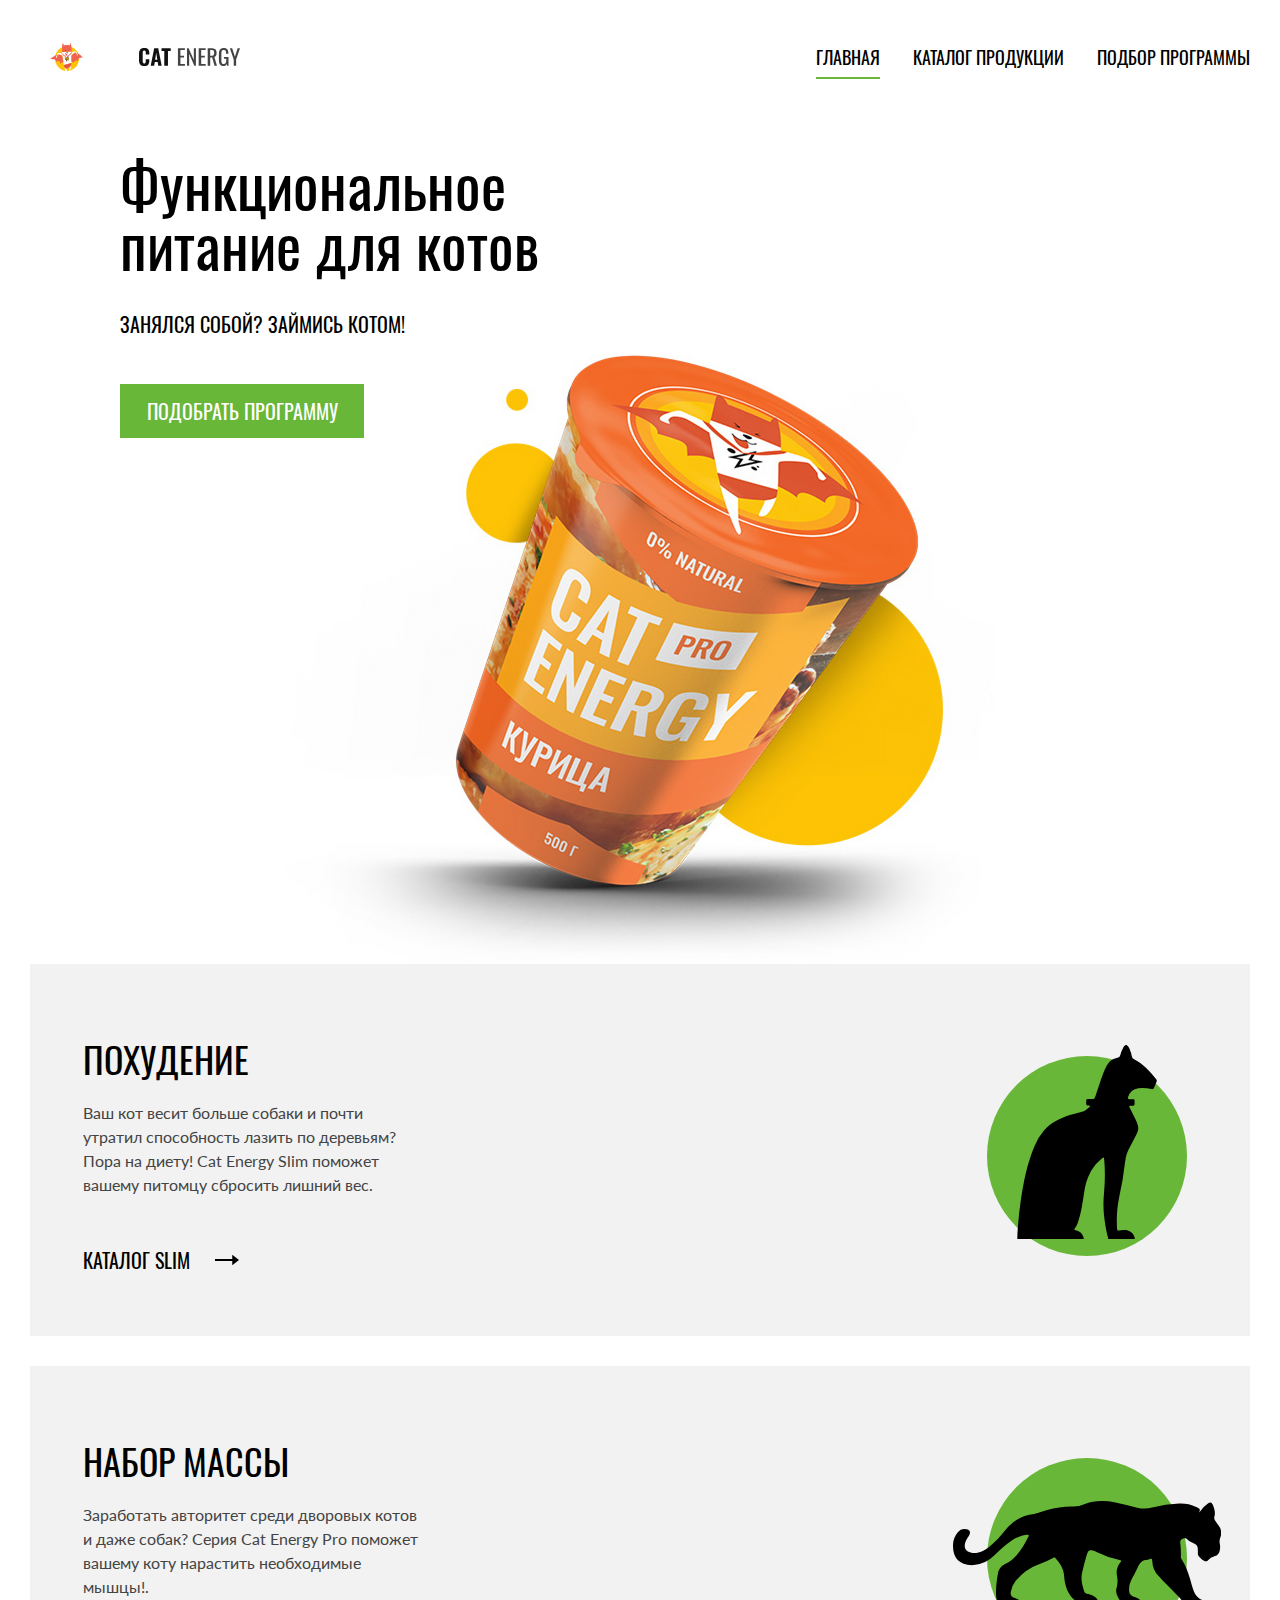
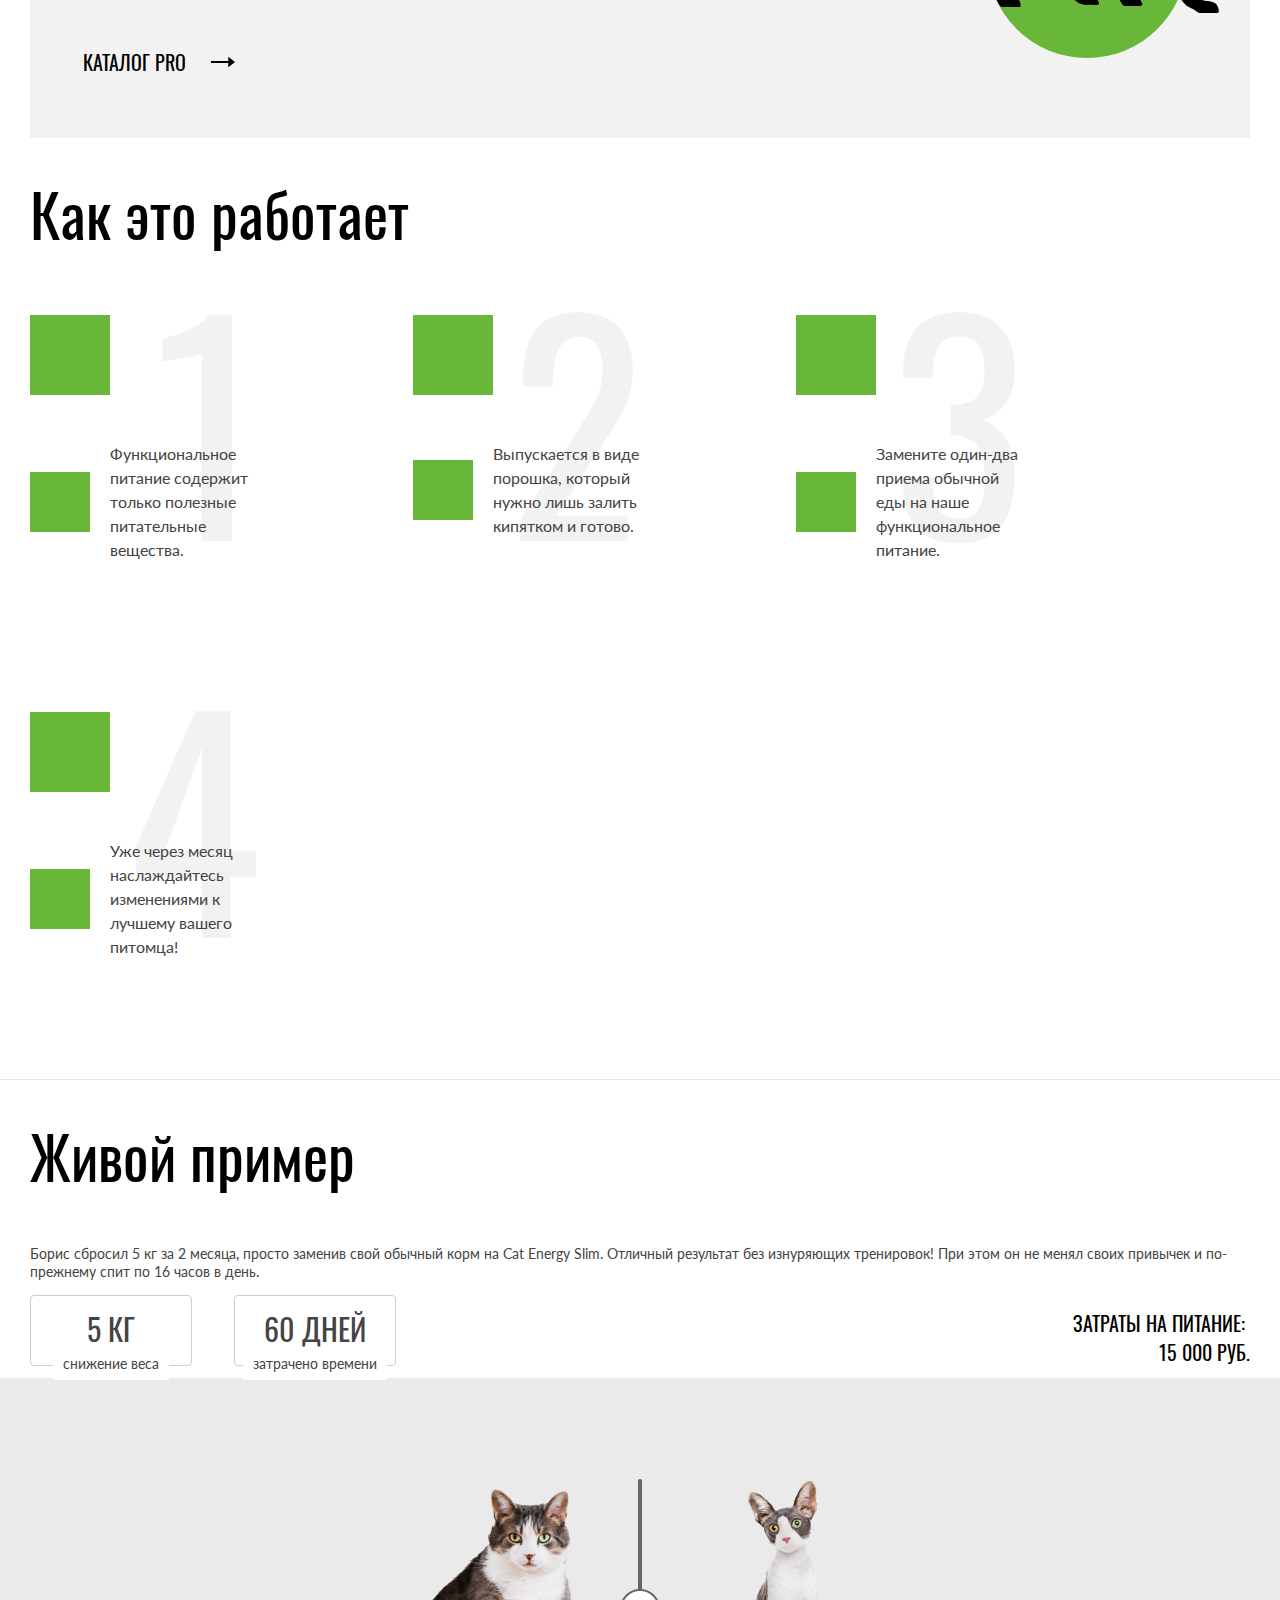
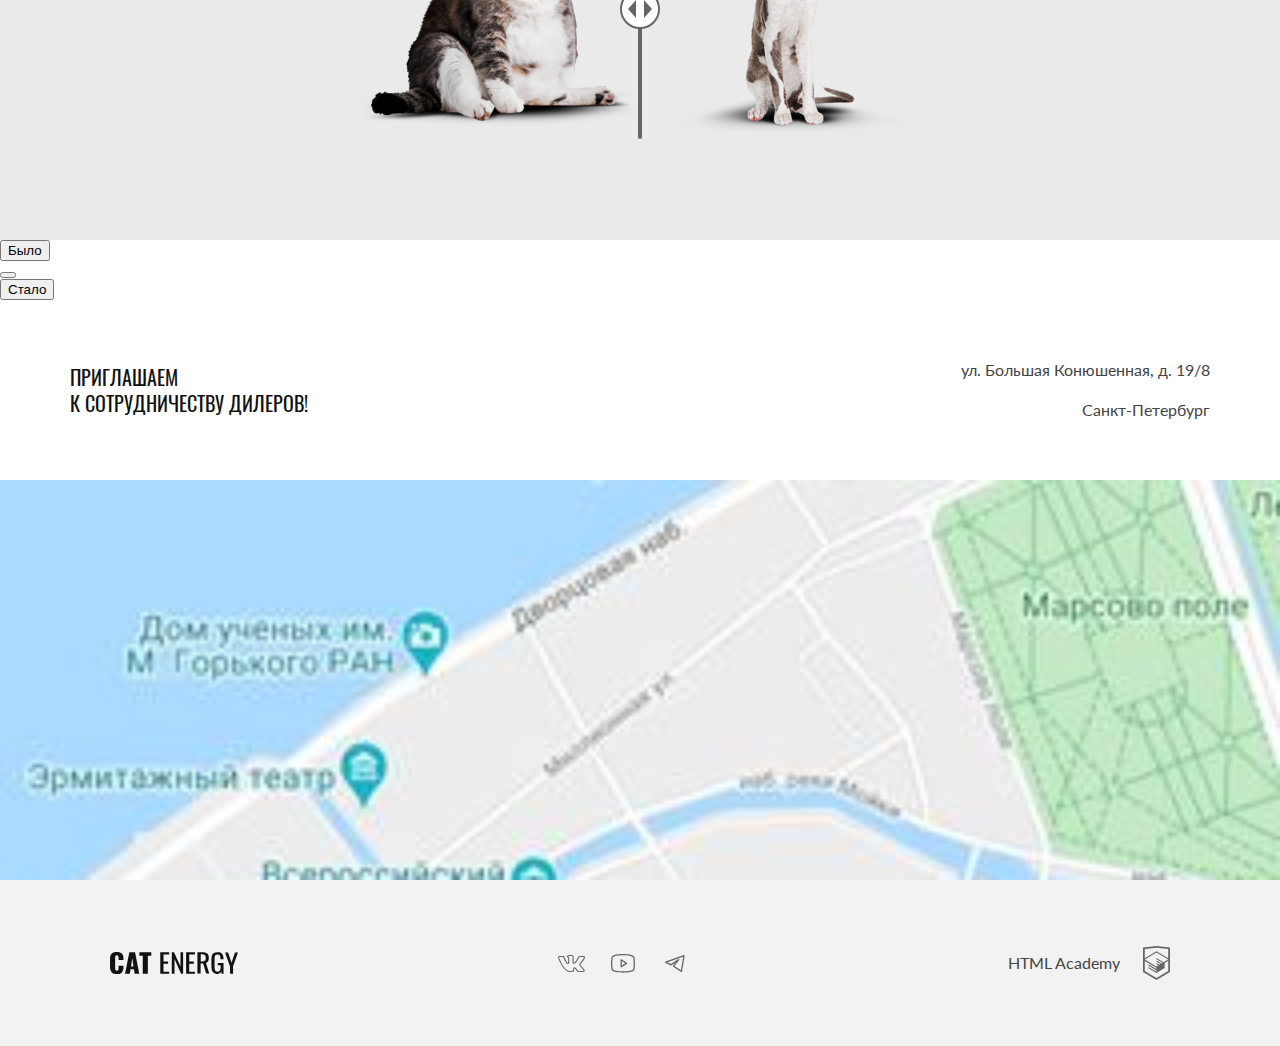
==== 13/index.html @ 545b46d5 "Deploying to gh-pages from @ MariaGuzenko/2223581-cat-energy-31@05690397dcc5d3508b4cea05ededafc0d81e" ====
<!DOCTYPE html><html class="page" lang="ru"><head><meta charset="UTF-8"><title>Кэт Энерджи</title><meta name="viewport" content="width=device-width,initial-scale=1"><link rel="stylesheet" href="styles/styles.css"><link rel="icon" href="favicon.ico"><link rel="icon" type="image/png" sizes="16x16" href="favicons/favicon-16x16.png"><link rel="icon" type="image/png" sizes="32x32" href="favicons/favicon-32x32.png"><link rel="icon" type="image/svg+xml" href="favicons/16.svg"><link rel="icon" type="image/svg+xml" href="favicons/32.svg"><link rel="apple-touch-icon" type="image/png" sizes="180x180" href="favicons/apple-icon-180x180.png"><link rel="manifest" href="manifest.webmanifest"><script src="scripts/index.js" defer="defer"></script></head><body class="page__body"><header class="page__header page__header--index main-header"><div class="main-header__container"><a class="main-header__logo logo" href="index.html"><picture><source type="image/svg+xml" media="(min-width: 1440px)" srcset="images/logo-desktop.svg" width="70" height="59"><source type="image/svg+xml" media="(min-width: 768px)" srcset="images/logo-tablet.svg" width="60" height="50"><img class="logo__image" src="images/logo-mobile.svg" width="33" height="38" alt="Логотип интернет-магазина Cat Energy."></picture><img class="logo__text" src="images/logo-text.svg" width="101" height="18" alt="Текст логотипа Cat Energy."> </a><button class="main-header__nav-toggle" type="button"><span class="visually-hidden">Открыть меню</span></button></div><nav class="main-header__nav main-nav"><ul class="main-nav__list site-list"><li class="site-list__item"><a class="site-list__link site-list__link--current" href="index.html">Главная</a></li><li class="site-list__item"><a class="site-list__link" href="catalog.html">Каталог продукции</a></li><li class="site-list__item"><a class="site-list__link" href="index.html">Подбор программы</a></li></ul></nav></header><main class="main-container"><section class="main-container__wrapper hero"><h1 class="hero__title">Функциональное<br>питание для котов</h1><p class="hero__slogan">Занялся собой? Займись котом!</p><picture><source type="image/png" media="(min-width: 1440px)" srcset="images/index-can-dekstop@1x.png, index-can-dekstop@2x.png 2x" width="552" height="499"><source type="image/png" media="(min-width: 768px)" srcset="images/index-can-tablet@1x.png, index-can-tablet@2x.png 2x" width="709" height="609"><img class="hero__image" src="images/index-can-mobile@1x.png" srcset="images/index-can-mobile@2x.png 2x" width="280" height="270" alt="Питание для котов."></picture><a class="hero__link button" href="#">Подобрать программу</a></section><section class="main-container__wrapper feed-program"><h2 class="visually-hidden">Польза различных видов питания Cat Energy для вашего кота</h2><ul class="feed-program__list"><li class="feed-program__item benefit"><h3 class="benefit__title benefit__title--slim">похудение</h3><p class="benefit__description">Ваш кот весит больше собаки и почти утратил способность лазить по деревьям? Пора на диету! Cat Energy Slim поможет вашему питомцу сбросить лишний вес.</p><a class="benefit__link" href="#">каталог slim</a></li><li class="feed-program__item benefit"><h3 class="benefit__title benefit__title--pro">набор массы</h3><p class="benefit__description">Заработать авторитет среди дворовых котов и даже собак? Серия Cat Energy Pro поможет вашему коту нарастить необходимые мышцы!.</p><a class="benefit__link" href="#">каталог pro</a></li></ul></section><section class="main-container__wrapper advantage"><h2 class="advantage__title">Как это работает</h2><ul class="advantage__list"><li class="advantage__item advantage__item--first"><p class="advantage__description">Функциональное питание содержит только полезные питательные вещества.</p></li><li class="advantage__item advantage__item--second"><p class="advantage__description">Выпускается в виде порошка, который нужно лишь залить кипятком и готово.</p></li><li class="advantage__item advantage__item--third"><p class="advantage__description">Замените один-два приема обычной еды на наше функциональное питание.</p></li><li class="advantage__item advantage__item--fourth"><p class="advantage__description">Уже через месяц наслаждайтесь изменениями к лучшему вашего питомца!</p></li></ul></section><section class="main-container__wrapper example"><div class="example__wrapper"><h2 class="example__title">Живой пример</h2><p class="example__history">Борис сбросил 5 кг за 2 месяца, просто заменив свой обычный корм на Cat Energy Slim. Отличный результат без изнуряющих тренировок! При этом он не менял своих привычек и по-прежнему спит по 16 часов в день.</p><div class="example__results-wrapper"><dl class="example__list result"><div class="result__item"><dt class="result__term">Снижение веса</dt><dd class="result__definition">5 кг</dd></div><div class="result__item"><dt class="result__term">Затрачено времени</dt><dd class="result__definition">60 дней</dd></div></dl><dl class="example__price price"><dt class="price__term">Затраты на питание:&nbsp;</dt><dd class="price__definition">15 000 руб.</dd></dl></div></div><div class="example__slider slider-compare"><div class="slider-compare__base"><picture><source type="image/png" media="(min-width: 768px)" srcset="images/cat_fat-tablet@1x.png, images/cat_fat-tablet@2x.png 2x" width="560" height="512"><img class="slider__image slider__image--before" src="images/cat_fat-mobile@1x.png" srcset="images/cat_fat-mobile@2x.png 2x" width="280" height="256" alt="Живой пример: до"></picture></div><div class="slider-compare__resize"><picture><source type="image/png" media="(min-width: 768px)" srcset="images/cat_slim-tablet@1x.png, images/cat_slim-tablet@2x.png 2x" width="560" height="512"><img class="slider__image slider__image--after" src="images/cat_slim-mobile@1x.png" srcset="images/cat_slim-mobile@2x.png 2x" width="280" height="256" alt="Живой пример: после"></picture><button class="slider-compare__button" type="button"><span class="visually-hidden">Сдвинуть ползунок</span></button></div></div></section><div class="slider__controls"><button class="slider__button" type="button"><span class="slider__button-text">Было</span></button><div class="slider__range"><button class="slider__thumb" type="button"><span class="visually-hidden">Сравнить</span></button></div><button class="slider__button" type="button"><span class="slider__button-text">Стало</span></button></div><section class="main-container__wrapper location"><div class="location__wrapper"><h2 class="visually-hidden">Контакты</h2><p class="location__slogan">Приглашаем<br>к сотрудничеству дилеров!</p><address class="location__address"><span>ул. Большая Конюшенная, д.&nbsp;19/8</span> <span>Санкт-Петербург</span></address></div><div class="location__map"><script async src="https://api-maps.yandex.ru/services/constructor/1.0/js/?um=constructor%3A7c43bc2c25efdfe66f1bb359fb5bb00ebb4dce7a250d7c457fa75ada56500326&amp;width=100%25&amp;height=100%&amp;lang=ru_RU&amp;scroll=true"></script></div></section></main><footer class="page-footer main-footer"><a class="main-footer__logo logo" href="index.html"><img class="main-footer__logo-text logo__text" src="images/logo-text-mobile.svg" width="128" height="24" alt="Логотип Cat Energy."></a><h2 class="visually-hidden">Ссылки на соцсети и сайт разработчика.</h2><ul class="main-footer__social social"><li class="social__item"><a class="social__link social__link--vkontakte" href="https://vk.com/htmlacademy"><span class="visually-hidden">Мы в Вконтакте</span></a></li><li class="social__item"><a class="social__link social__link--youtube" href="https://www.youtube.com/user/htmlacademyru"><span class="visually-hidden">Мы в Ютубе</span></a></li><li class="social__item"><a class="social__link social__link--telegram" href="https://t.me/htmlacademy"><span class="visually-hidden">Мы в Телеграме</span></a></li></ul><a class="main-footer__copyright copyright" href="https://htmlacademy.ru/intensive/adaptive"><span class="copyright__text">HTML Academy</span><!-- <img class="copyright__logo" src="icons/logo-html-academy.svg" width="27" height="34" alt="Логотип HTML Academy"> --></a></footer></body></html>
---- 13/styles/styles.css ----
@font-face{font-family:Lato;font-weight:400;font-style:normal;src:url(../fonts/lato/Lato-Regular.woff2)format("woff2"),url(../fonts/lato/Lato-Regular.woff2)format("woff2");font-display:swap}@font-face{font-family:Oswald;font-weight:400;font-style:normal;src:url(../fonts/oswald/oswaldregular.woff2)format("woff2"),url(../fonts/oswald/oswaldregular.woff)format("woff");font-display:swap}*,:after,:before{box-sizing:border-box}.visually-hidden{white-space:nowrap;-webkit-clip-path:inset(100%);clip-path:inset(100%);clip:rect(0 0 0 0);border:0;width:1px;height:1px;margin:-1px;padding:0;position:absolute;overflow:hidden}body{margin:0}img{object-fit:contain;max-width:100%;height:auto}a{text-decoration:none}.button{text-transform:uppercase;color:#fff;text-align:center;cursor:pointer;background-color:#68b738;border:none;padding:10px;font-family:Oswald,Arial,sans-serif;font-size:16px;font-style:normal;font-weight:400;line-height:20px;text-decoration:none}.button:hover{background-color:#5eaa2f}.button:active{color:#ffffff4d;background-color:#5eaa2f}.button--tall{padding:15px}.button--secondary{color:#444;background-color:#f2f2f2}.button--secondary:hover,.button--secondary:active{color:inherit;background-color:#ebebeb}@media (width>=768px){.button{padding:14px;font-size:20px;line-height:26px}}.page__body{text-transform:none;color:#444;background-color:#fff;flex-direction:column;min-height:100vh;margin:0;font-family:Lato,Arial,sans-serif;font-size:14px;font-style:normal;font-weight:400;line-height:18px;display:flex}.page__header{color:#000;min-width:320px}.page__footer{min-width:320px}@media (width>=1440px){.page__header--index{z-index:1;color:#fff;background-color:#0000;width:100%;position:absolute;top:0;left:50%;transform:translate(-50%)}}.main-header__container{flex-wrap:wrap;justify-content:space-between;align-items:center;padding:13px 20px;display:flex}.main-header__nav-toggle{background-color:inherit;cursor:pointer;border:none;min-width:24px;min-height:24px;padding:0;display:none}.main-header__nav-toggle:before{content:"";background-color:#000;min-width:24px;min-height:24px;display:block;-webkit-mask-image:url(../icons/stack.svg#navigation-menu);mask-image:url(../icons/stack.svg#navigation-menu);-webkit-mask-position:50%;mask-position:50%;-webkit-mask-size:24px 24px;mask-size:24px 24px;-webkit-mask-repeat:no-repeat;mask-repeat:no-repeat}.main-header__nav-toggle:hover{opacity:.8}.main-header__nav-toggle:active{opacity:.6}.main-header__nav-toggle--open,.main-header__nav-toggle--close{display:block}.main-header__nav-toggle--close:before{-webkit-mask-image:url(../icons/stack.svg#navigation-menu-close);mask-image:url(../icons/stack.svg#navigation-menu-close)}.main-header__nav{background-color:#fff;width:100%}.main-header__nav--open{position:absolute}.main-header__nav--close{display:none}@media (width>=768px){.main-header{flex-wrap:wrap;justify-content:space-between;align-items:center;padding:25px 30px;display:flex}.main-header__wrapper{padding:0}.main-header__nav{background-color:#0000;width:max-content}}@media (width>=1440px){.main-header{flex-wrap:nowrap;padding:55px 110px}}.logo{flex-wrap:wrap;align-items:center;gap:56px;text-decoration:none;display:flex}.logo:hover{opacity:.8}.logo:active{opacity:.6}.logo__image{width:33px;height:38px;display:block}.logo__text{width:101px;height:18px;display:block}@media (width>=1440px){.logo{gap:14px}.logo__image{width:70px;height:59px}.logo__text{width:118px;height:21px}}.main-nav__list{flex-direction:column;width:100%;margin:0;display:flex}@media (width>=768px){.main-nav__list{flex-flow:wrap;gap:33px;width:max-content;max-width:590px}}.site-list{text-transform:uppercase;color:inherit;text-align:center;padding:0;font-family:Oswald,Arial,sans-serif;font-size:20px;font-style:normal;font-weight:400;line-height:20px;list-style-type:none}.site-list__link{color:inherit;border-top:1px solid #e6e6e6;padding:23px;text-decoration:none;display:block}.site-list__link:hover{opacity:.6}.site-list__link:active{opacity:.3}@media (width>=768px){.site-list__link{border:none;padding:0;font-size:18px;line-height:24px}.site-list__link--current{position:relative}.site-list__link--current:after{content:"";background-color:#68b738;width:100%;height:2px;position:absolute;bottom:-10px;left:0}}@media (width>=1440px){.site-list__link{padding:0;font-size:20px;line-height:30px}.site-list__link--current:after{background-color:#fff}}.main-container{flex-grow:1}.main-container__wrapper{min-width:320px}.hero{text-transform:none;color:#fff;text-align:center;background-image:-webkit-linear-gradient(#68b738d9 302px,#fff 302px),-webkit-image-set(url(../images/index-background-mobile@1x.jpg) 1x type("image/jpg"),url(../images/index-background-mobile@2x.jpg) 2x type("image/jpg"));background-image:linear-gradient(#68b738d9 302px,#fff 302px),image-set("../images/index-background-mobile@1x.jpg" 1x type("image/jpg"),"../images/index-background-mobile@2x.jpg" 2x type("image/jpg"));background-position:50% 0,50% 0;background-repeat:no-repeat;background-size:cover,auto 302px;background-color:linear-gradient(#68b738d9 302px,#fff 302px);padding:27px 20px 10px;font-family:Oswald,Arial,sans-serif;font-size:14px;font-style:normal;font-weight:400;line-height:14px}.hero__title{margin-top:0;margin-bottom:25px;font-size:36px;font-weight:400;line-height:36px}.hero__slogan{text-transform:uppercase;margin-top:0;margin-bottom:29px}.hero__image{width:280px;height:270px;margin:0 auto 3px;display:block}.hero__link{width:280px;margin:0 auto;display:block}@media (width>=768px){.hero{text-transform:none;color:#000;text-align:left;background-color:#fff;background-image:none;padding:40px 30px 0;font-family:Oswald,Arial,sans-serif;font-size:20px;font-style:normal;font-weight:400;line-height:20px;position:relative}.hero__title{margin-bottom:40px;margin-left:90px;font-size:60px;line-height:60px}.hero__slogan{margin-bottom:21px;margin-left:90px}.hero__image{width:709px;height:609px;margin:0 auto;display:block}.hero__link{width:244px;position:absolute;bottom:526px;left:120px}}@media (width>=1440px){.hero{background-image:-webkit-linear-gradient(90deg,#fff 50vw,#68b738d9 50vw),-webkit-image-set(url(../images/index-background-desktop@1x.jpg) 1x type("image/jpg"),url(../images/index-background-desktop@2x.jpg) 2x type("image/jpg"));background-image:linear-gradient(90deg,#fff 50vw,#68b738d9 50vw),image-set("../images/index-background-desktop@1x.jpg" 1x type("image/jpg"),"../images/index-background-desktop@2x.jpg" 2x type("image/jpg"));background-position:50%,50vw 50%;background-repeat:no-repeat;background-size:cover,contain;min-height:694px;padding:224px 190px 42px}.hero__title{margin-left:0}.hero__slogan{margin-bottom:52px;margin-left:0}.hero__image{width:552px;height:499px;position:absolute;bottom:52px;left:50%;transform:translate(-163px)}.hero__link{margin:0;position:static}}.feed-program{padding:10px 20px}.feed-program__list{flex-direction:column;gap:20px;margin:0;padding:0;list-style-type:none;display:flex}@media (width>=768px){.feed-program{padding:0 30px 30px}.feed-program__list{gap:30px}}@media (width>=1440px){.feed-program{padding:40px 110px}.feed-program__list{flex-flow:wrap;justify-content:space-between;gap:80px}}.benefit{background-color:#f2f2f2;padding:30px 20px 18px}.benefit__title{text-transform:uppercase;color:#000;align-items:center;gap:20px;margin-top:0;margin-bottom:29px;font-family:Oswald,Arial,sans-serif;font-size:24px;font-style:normal;font-weight:400;line-height:37px;display:flex;position:relative}.benefit__title:before{content:"";background-color:#68b738;border-radius:50%;flex-shrink:0;width:50px;height:50px;display:block}.benefit__title--slim:after{content:"";background-image:url(../icons/stack.svg#benefit-cat-slim);width:36px;height:50px;position:absolute;top:calc(50% - 3px);left:7px;transform:translateY(-50%)}.benefit__title--pro:after{content:"";background-image:url(../icons/stack.svg#benefit-cat-pro);width:67px;height:28px;position:absolute;top:50%;left:-8px;transform:translateY(-50%)}.benefit__description{border-bottom:1px solid #d9d9d9;margin-top:0;margin-bottom:15px;padding-bottom:23px}.benefit__link{text-transform:uppercase;color:#000;align-items:center;gap:15px;font-family:Oswald,Arial,sans-serif;font-size:16px;font-style:normal;font-weight:400;line-height:16px;text-decoration:none;display:flex}.benefit__link:after{content:"";background-color:#000;width:32px;height:12px;display:block;-webkit-mask-image:url(../icons/stack.svg#right-arrow);mask-image:url(../icons/stack.svg#right-arrow);-webkit-mask-position:0;mask-position:0;-webkit-mask-size:24px 12px;mask-size:24px 12px;-webkit-mask-repeat:no-repeat;mask-repeat:no-repeat}.benefit__link:hover:after{transform-origin:0;transform:scaleX(1.33)}.benefit__link:active{opacity:.3}.benefit__link:active:after{transform-origin:0;transform:scaleX(1.33)}@media (width>=768px){.benefit{min-height:372px;padding:77px 63px 53px 53px}.benefit__title{margin-top:0;margin-bottom:24px;font-size:36px;line-height:36px;position:relative}.benefit__title:before{content:"";width:200px;height:200px;position:absolute;top:15px;right:0}.benefit__title--slim:after{width:140px;height:194px;top:4px;left:auto;right:30px;transform:none}.benefit__title--pro:after{width:268px;height:112px;top:58px;left:auto;right:-34px;transform:none}.benefit__description{border-bottom:none;max-width:340px;margin-top:0;margin-bottom:48px;padding-bottom:0;font-size:16px;line-height:24px}.benefit__link{gap:25px;font-size:20px;line-height:30px}}@media (width>=1440px){.benefit{min-width:570px;min-height:374px;padding:41px 61px 55px 52px}.benefit__title{gap:62px;margin-bottom:39px}.benefit__title:before{width:100px;height:100px;position:static}.benefit__title--slim:after{width:70px;height:97px;top:-6px;left:15px;right:auto;transform:none}.benefit__title--pro:after{width:134px;height:56px;top:20px;left:-19px;right:auto;transform:none}}.advantage{padding:10px 20px 49px}.advantage__title{text-transform:none;color:#000;margin-top:0;margin-bottom:40px;font-family:Oswald,Arial,sans-serif;font-size:36px;font-style:normal;font-weight:400;line-height:40px}.advantage__list{flex-direction:column;gap:20px;margin:0;padding:0;list-style-type:none;display:flex}.advantage__item{align-items:center;gap:20px;display:flex}.advantage__item:before{content:"";background-color:#68b738;background-position:50%;background-repeat:no-repeat;flex-shrink:0;width:60px;height:60px;display:block}.advantage__description{align-items:center;gap:20px;display:flex}.advantage__description:before{content:"";background-color:#68b738;background-position:50%;background-repeat:no-repeat;flex-shrink:0;width:60px;height:60px;display:block}.advantage__item--first:before{background-image:url(../icons/stack.svg1);background-size:30px 32px}.advantage__item--second:before{background-image:url(../icons/stack.svg2);background-size:26px 29px}.advantage__item--third:before{background-image:url(../icons/stack.svg3);background-size:25px 30px}.advantage__item--fourth:before{background-image:url(../icons/stack.svg4);background-size:27px 31px}@media (width>=768px){.advantage{border-bottom:1px solid #e6e6e6;padding:15px 30px 47px;font-size:16px;line-height:24px}.advantage__title{margin-bottom:32px;font-size:60px;line-height:60px}.advantage__list{counter-reset:item-counter;flex-flow:wrap;gap:37px 153px;display:flex}.advantage__item{flex-direction:column;align-items:flex-start;gap:31px;max-width:230px;padding:40px 0 57px;position:relative}.advantage__item:before{width:80px;height:80px}.advantage__item:after{z-index:-1;content:counter(item-counter);counter-increment:item-counter;text-transform:none;color:#f2f2f2;font-family:Oswald,Arial,sans-serif;font-size:280px;font-style:normal;font-weight:400;line-height:280px;position:absolute;top:0;right:0}}@media (width>=1440px){.advantage{border-bottom:none;padding:31px 110px}.advantage__list{justify-content:space-between;gap:94px}}.example{background-color:#eaeaea;padding:25px 20px 40px}.example__title{text-transform:none;color:#000;margin-top:0;margin-bottom:40px;font-family:Oswald,Arial,sans-serif;font-size:36px;font-style:normal;font-weight:400;line-height:40px}.example__description{margin-top:0;margin-bottom:20px}.example__results-wrapper{flex-direction:column;justify-content:space-between;align-items:center;gap:20px;margin-bottom:20px;display:flex}.example__list,.example__price{margin:0}.example__slider{width:280px;margin:0 auto}@media (width>=768px){.example{background-color:#fff;background-image:linear-gradient(0deg,#eaeaea 462px,#fff 462px);padding:45px 30px 101px}.example__title{margin-bottom:60px;font-size:60px;line-height:60px}.example__description{margin-bottom:55px;font-size:16px;line-height:24px}.example__results-wrapper{flex-flow:wrap;justify-content:space-between;align-items:center;margin-bottom:99px;display:flex}.example__slider{width:560px}}@media (width>=1440px){.example{background-color:#fff;background-image:linear-gradient(0deg,#f2f2f2 462px,#fff 462px);grid-template-columns:auto 560px;gap:224px;padding:38px 110px 75px;display:grid}.example__title{margin-bottom:146px}.example__description{margin-bottom:69px}.example__results-wrapper{flex-direction:column;align-items:flex-start;gap:47px;margin-bottom:0}}.result{flex-wrap:wrap;justify-content:center;gap:32px;display:flex}.result__item{padding-bottom:14px;position:relative}.result__term{z-index:1;text-transform:lowercase;text-align:center;background-color:#eaeaea;width:70%;min-height:24px;padding:0 10px;font-size:12px;line-height:12px;position:absolute;bottom:0;left:50%;transform:translate(-50%)}.result__definition{text-transform:uppercase;color:#444;text-align:center;border:1px solid #cdcdcd;border-radius:4px;min-width:124px;margin:0;padding:14px 15px 18px;font-family:Oswald,Arial,sans-serif;font-size:24px;font-style:normal;font-weight:400;line-height:24px}@media (width>=768px){.result{gap:42px}.result__item{min-width:162px}.result__term{background-color:#fff;min-width:max-content;font-size:14px;line-height:16px}.result__definition{font-size:30px;line-height:37px}}@media (width>=1440px){.result__term{background-color:#f2f2f2}}.price{text-transform:uppercase;color:#000;flex-wrap:wrap;justify-content:center;font-family:Oswald,Arial,sans-serif;font-size:14px;font-style:normal;font-weight:400;line-height:20px;display:flex}.price__definition{margin:0}@media (width>=768px){.price{flex-direction:column;align-items:flex-end;gap:9px;font-size:20px;line-height:20px}}@media (width>=1440px){.price{flex-direction:row;align-items:flex-start;gap:63px}}.slider-compare{position:relative}.slider-compare__image{object-fit:cover;width:280px;height:256px;display:block}.slider-compare__image--before{object-position:left}.slider-compare__image--after{object-position:right}.slider-compare__base{width:50%}.slider-compare__resize{width:50%;position:absolute;top:0;right:0}.slider-compare__button{z-index:1;cursor:pointer;background-color:#666;border:none;border-radius:2px;width:4px;height:100%;padding:0;display:block;position:absolute;top:0;left:-2px}.slider-compare__button:before{content:"";background-color:#fff;border:2px solid #666;border-radius:50%;width:40px;height:40px;position:absolute;top:50%;left:50%;transform:translate(-50%,-50%)}.slider-compare__button:after{content:"";background-color:#666;width:24px;height:18px;position:absolute;top:50%;left:50%;transform:translate(-50%,-50%);-webkit-mask-image:url(../icons/stack.svg#slider-compare-button);mask-image:url(../icons/stack.svg#slider-compare-button);-webkit-mask-position:50%;mask-position:50%;-webkit-mask-size:24px 18px;mask-size:24px 18px;-webkit-mask-repeat:no-repeat;mask-repeat:no-repeat}@media (width>=768px){.slider-compare__image{width:560px;height:512px}}.location--catalog{background-color:#f2f2f2}.location__wrapper{grid-template-columns:1fr 1fr;justify-content:space-between;align-items:center;gap:5px;padding:26px 20px;display:grid}.location__slogan{text-transform:uppercase;color:#111;margin:0;font-family:Oswald,Arial,sans-serif;font-size:16px;font-style:normal;font-weight:400;line-height:20px}.location__address{flex-direction:column;font-style:normal;line-height:20px;display:flex}.location__map{background-image:-webkit-image-set(url(../images/map-mobile@1x.jpg) 1x type("image/jpg"),url(../images/map-mobile@2x.jpg) 2x type("image/jpg"));background-image:image-set("../images/map-mobile@1x.jpg" 1x type("image/jpg"),"../images/map-mobile@2x.jpg" 2x type("image/jpg"));background-repeat:no-repeat;background-size:cover;height:362px;overflow:hidden}@media (width>=768px){.location__wrapper{gap:300px;padding:60px 70px}.location__slogan{font-size:20px;line-height:26px}.location__address{text-align:right;gap:20px;font-size:16px}.location__map{min-height:400px}}@media (width>=1440px){.location{position:relative}.location__wrapper{background-color:#fff;gap:87px;width:565px;padding:60px 80px;position:absolute;top:95px;left:110px}.location__address{text-align:left}}.main-footer{text-transform:none;color:#444;background-color:#f2f2f2;flex-direction:column;gap:20px;padding:40px 20px;font-family:Lato,Arial,sans-serif;font-size:16px;font-style:normal;font-weight:400;line-height:20px;display:flex}.main-footer__logo{align-self:center;display:block}.main-footer__logo-text{width:128px;height:24px}.main-footer__copyright{display:block}@media (width>=768px){.main-footer{flex-flow:wrap;justify-content:space-between;align-items:center;padding:66px 110px}}.social{border-top:1px solid #d9d9d9;border-bottom:1px solid #d9d9d9;flex-wrap:wrap;justify-content:center;gap:24px;margin:0;padding:20px;list-style-type:none;display:flex}.social__link{min-width:28px;min-height:22px;display:block}.social__link:before{content:"";background-color:#666;width:28px;height:22px;display:block;-webkit-mask-position:50%;mask-position:50%;-webkit-mask-size:28px 22px;mask-size:28px 22px;-webkit-mask-repeat:no-repeat;mask-repeat:no-repeat}.social__link:hover:before,.social__link:focus-visible:before{background-color:#68b738}.social__link:active{opacity:.3}.social__link:active:before{background-color:#68b738}.social__link--telegram:before{-webkit-mask-image:url(../icons/stack.svg#social-telegram);mask-image:url(../icons/stack.svg#social-telegram)}.social__link--vkontakte:before{-webkit-mask-image:url(../icons/stack.svg#social-vkontakte);mask-image:url(../icons/stack.svg#social-vkontakte)}.social__link--youtube:before{-webkit-mask-image:url(../icons/stack.svg#social-youtube);mask-image:url(../icons/stack.svg#social-youtube)}@media (width>=768px){.social{border:none;padding:0}}.copyright{text-transform:none;color:inherit;justify-content:space-between;align-items:center;font-family:Lato,Arial,sans-serif;font-size:16px;font-style:normal;font-weight:400;line-height:20px;text-decoration:none;display:flex}.copyright:after{content:"";background-color:#666;flex-shrink:0;width:27px;height:34px;display:block;-webkit-mask-image:url(../icons/stack.svg#logo-htmlacademy);mask-image:url(../icons/stack.svg#logo-htmlacademy);-webkit-mask-position:50%;mask-position:50%;-webkit-mask-size:27px 34px;mask-size:27px 34px;-webkit-mask-repeat:no-repeat;mask-repeat:no-repeat}.copyright:hover:after,.copyright:focus-visible:after{background-color:#68b738}.copyright:active{opacity:.3}.copyright:active:after{background-color:#68b738}@media (width>=768px){.copyright{gap:23px}}.catalog{padding-top:27px}.catalog__title{text-transform:none;color:#000;margin-top:0;margin-bottom:41px;padding:0 20px;font-family:Oswald,Arial,sans-serif;font-size:36px;font-style:normal;font-weight:400;line-height:36px}.catalog__list{margin:0;padding:0;list-style-type:none}@media (width>=768px){.catalog{padding:40px 30px}.catalog__title{margin-bottom:63px;padding:0;font-size:60px;line-height:60px}.catalog__list{grid-template-columns:1fr 1fr;gap:60px;display:grid}}@media (width>=1440px){.catalog{padding:19px 110px}.catalog__list{grid-template-columns:repeat(4,1fr);gap:80px 63px}}.card{border-bottom:1px solid #ebebeb;grid-template-areas:"img title""img properties""button button";padding:20px 20px 25px;display:grid}.card:first-child{border-top:1px solid #ebebeb}.card__link-image{grid-area:img}.card__image{width:140px;height:107px;display:block}.card__link-title{text-transform:uppercase;color:#222;grid-area:title;max-width:76px;font-family:Oswald,Arial,sans-serif;font-size:16px;font-style:normal;font-weight:400;line-height:20px;text-decoration:none}.card__title{font:inherit;margin:0}.card__properties{grid-area:properties;margin:0;font-size:12px;line-height:16px}.card__property{justify-content:space-between;display:flex}.card__button{grid-area:button;justify-self:stretch}.card--show-more{grid-template-areas:"title""description""button";justify-items:center}.card--show-more .card__title{background-image:url(../icons/stack.svg#card-plus);background-position:top;background-repeat:no-repeat;background-size:30px 30px;max-width:max-content;padding-top:53px}.card__description{grid-area:description}@media (width>=768px){.card{background-image:linear-gradient(#fff 81px,#f2f2f2 81px);border:none;grid-template-areas:"img""title""properties""button";justify-items:center;gap:22px;min-width:324px;padding:0 37px 40px}.card:first-child{border:none}.card__image{width:200px;height:210px}.card__link-title{text-align:center;max-width:140px;font-size:20px;line-height:24px}.card__button{margin-top:10px}.card__properties{justify-self:stretch;font-size:16px;line-height:20px}.card__property{border-bottom:1px solid #cdcdcd;padding:4px 0}.card__description{margin:0;font-size:16px;line-height:18px}.card--show-more{background-color:#fff;background-image:none;border:2px solid #f2f2f2;grid-template-areas:"title""description""button";place-items:end center;padding-top:50px}.card--show-more .card__title{background-size:60px 60px;padding-top:110px}.card--show-more .card__description{text-align:center;max-width:170px}.card--show-more .card__button{margin-top:60px}}@media (width>=1440px){.card{gap:31px;min-width:245px}.card__image{width:169px;height:210px}}.addition{padding:25px 20px 20px}.addition__title{text-transform:none;color:#000;margin:0 0 35px;font-family:Oswald,Arial,sans-serif;font-size:24px;font-style:normal;font-weight:400;line-height:24px}.addition__list{margin:0;padding:0;list-style-type:none}.addition-card{border-bottom:1px solid #cdcdcd;flex-direction:column;padding:13px 0 18px;display:flex}.addition-card:first-child{border-top:1px solid #cdcdcd}.addition-card__link-title{text-transform:uppercase;color:#222;font-family:Oswald,Arial,sans-serif;font-size:16px;font-style:normal;font-weight:400;line-height:16px;text-decoration:none}.addition-card__title{font:inherit;margin:0}.addition-card__properties{flex-wrap:wrap;justify-content:space-between;line-height:14px;display:flex}.addition-card__button{display:block}.promo{color:#fff;background-color:#68b738;background-image:-webkit-linear-gradient(#68b738d9,#68b738d9),-webkit-image-set(url(../images/image-gift-mobile@1x.jpg) 1x type("image/jpg"),url(../images/image-gift-mobile@2x.jpg) 2x type("image/jpg"));background-image:linear-gradient(#68b738d9,#68b738d9),image-set("../images/image-gift-mobile@1x.jpg" 1x type("image/jpg"),"../images/image-gift-mobile@2x.jpg" 2x type("image/jpg"));background-position:50%;background-repeat:no-repeat;background-size:cover,auto;min-height:290px;padding:59px 60px 20px}.promo__slogan{text-align:center;background-image:url(../icons/stack.svg#promo-gift);background-position:top;background-repeat:no-repeat;background-size:78px 80px;margin:0;padding-top:128px;font-size:16px;line-height:20px}.subscribe{padding:20px 20px 40px;font-family:Oswald,Arial,sans-serif}.subscribe__title{text-transform:none;color:#000;margin-top:0;margin-bottom:32px;font-family:inherit;font-size:24px;font-style:normal;font-weight:400;line-height:24px}.subscribe__slogan{text-transform:none;color:#000;margin-top:0;margin-bottom:24px;font-family:inherit;font-size:16px;font-style:normal;font-weight:400;line-height:24px}.email-form{flex-direction:column;gap:16px;display:flex}.email-form__input{text-transform:uppercase;color:inherit;border:1px solid #cdcdcd;padding:13px;font-family:inherit;font-size:20px;font-style:normal;font-weight:400;line-height:30px}.email-form__input:hover{border-color:#cdcdcd}.email-form__input:focus{border-width:2px;border-color:#444}.email-form__input--error{border:2px solid #ff8282}
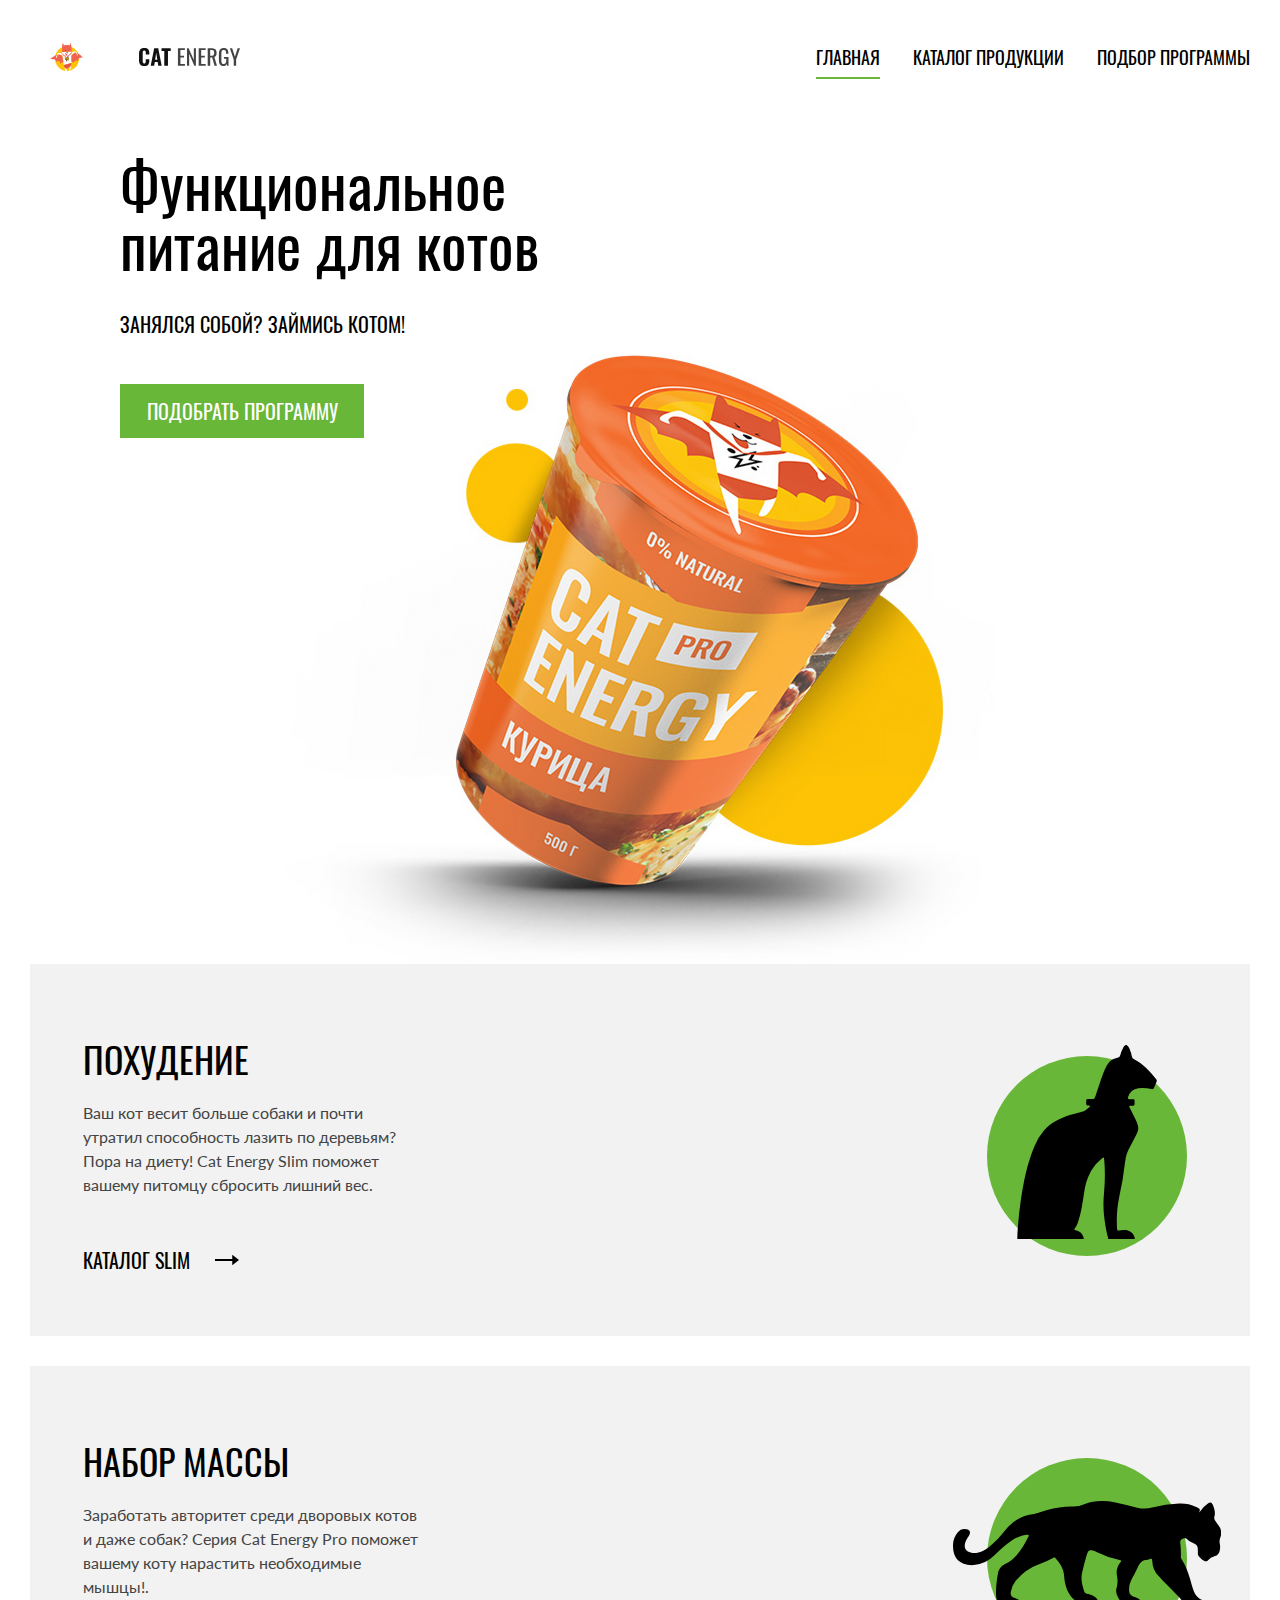
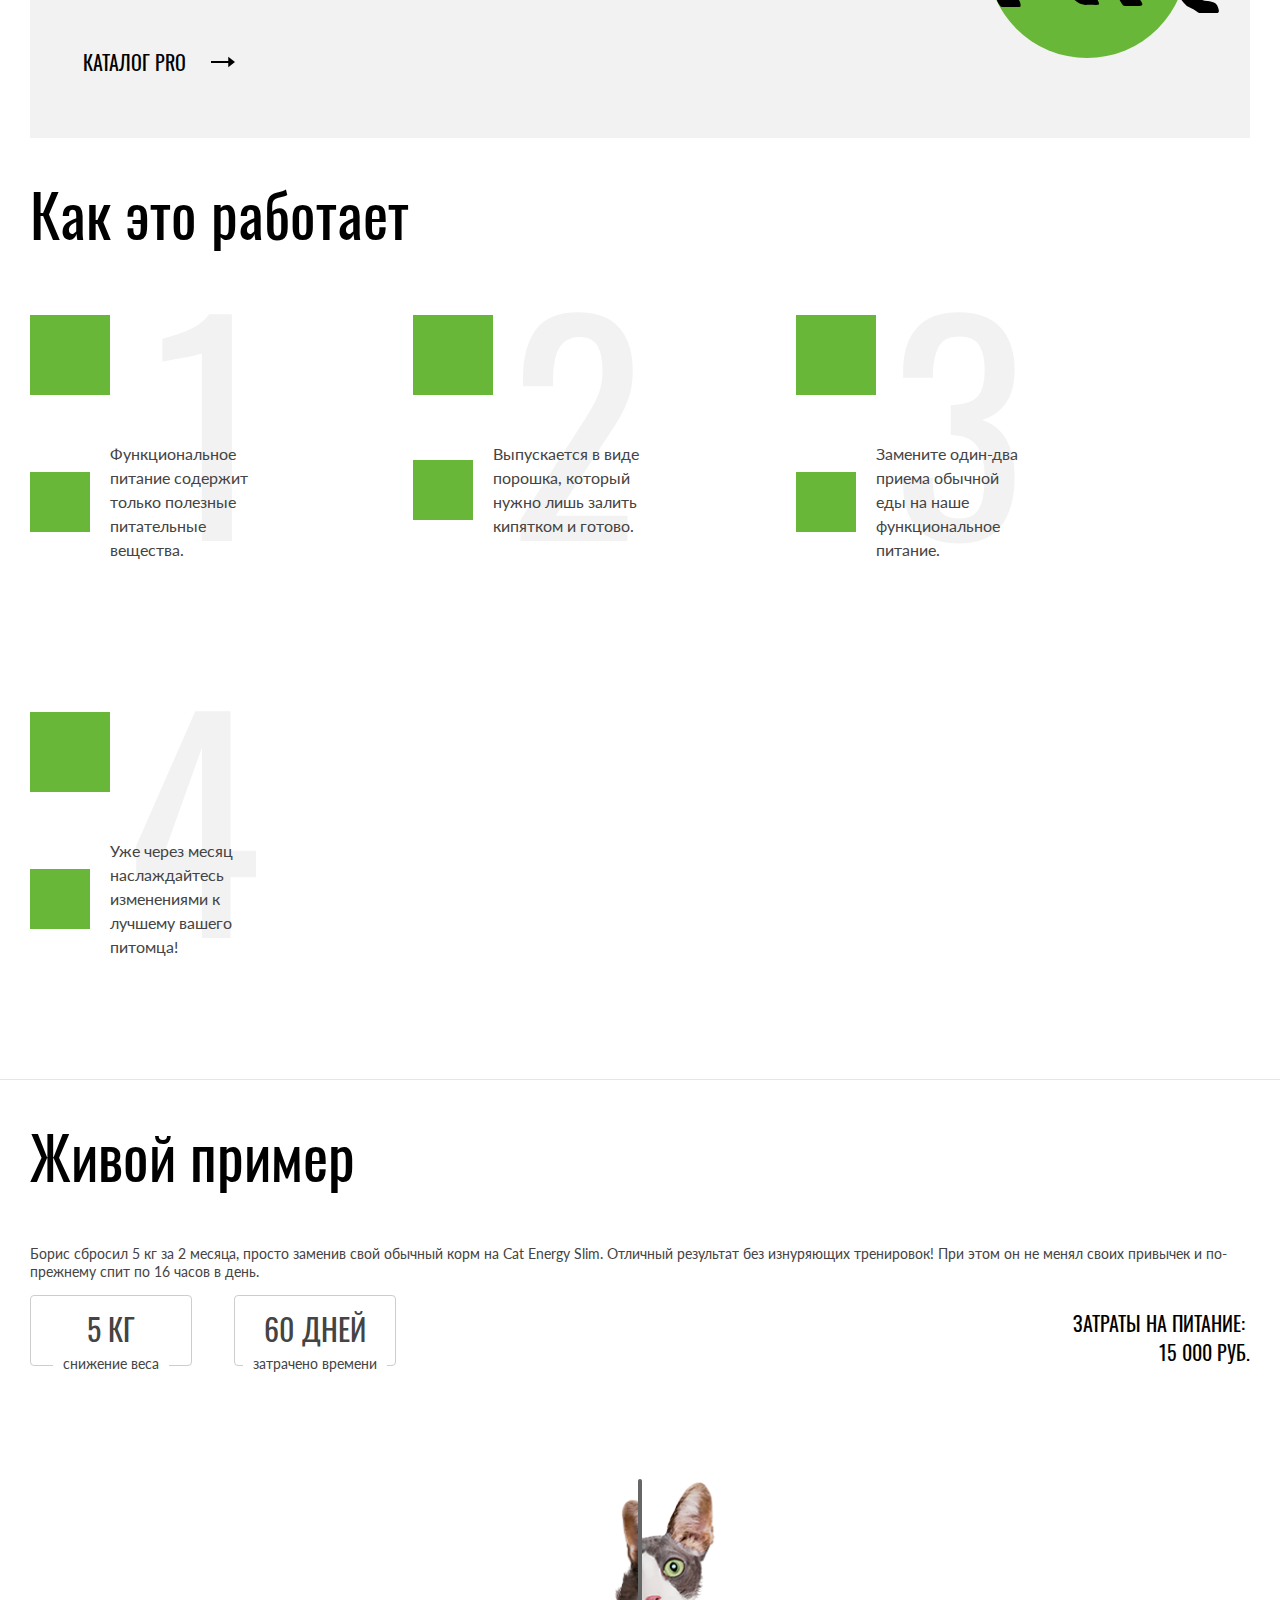
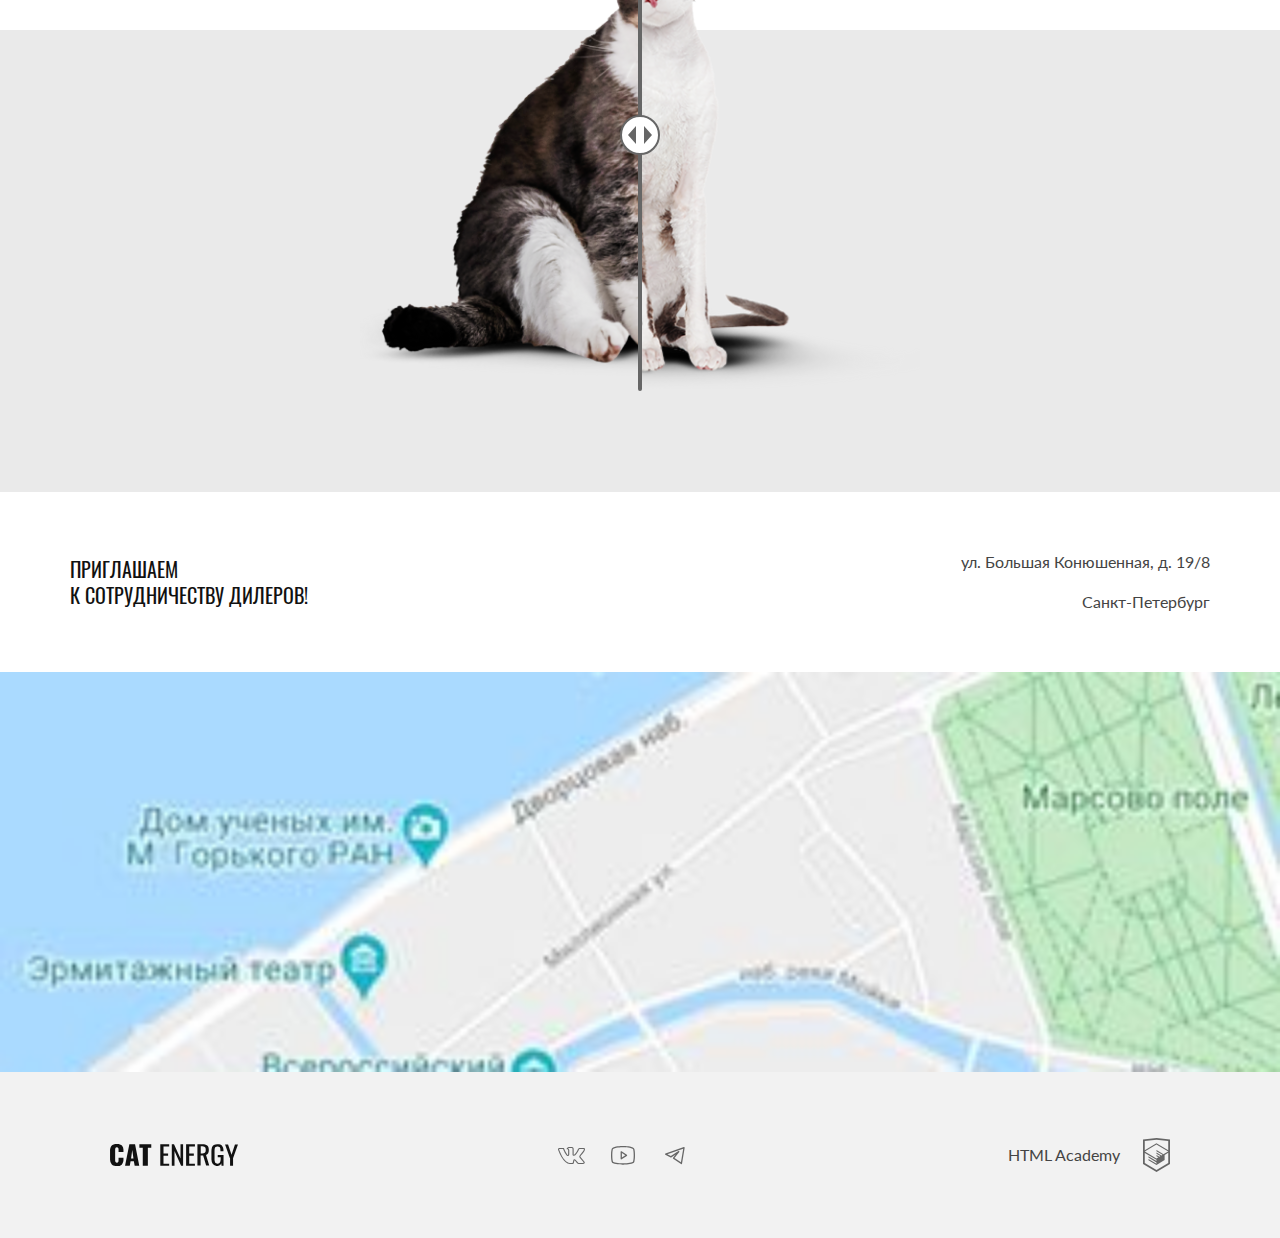
==== commit 197daffb: "Deploying to gh-pages from @ MariaGuzenko/2223581-cat-energy-31@05690397dcc5d3508b4cea05ededafc0d81e" ====
--- a/13/index.html
+++ b/13/index.html
@@ -1 +1 @@
-<!DOCTYPE html><html class="page" lang="ru"><head><meta charset="UTF-8"><title>Кэт Энерджи</title><meta name="viewport" content="width=device-width,initial-scale=1"><link rel="stylesheet" href="styles/styles.css"><link rel="icon" href="favicon.ico"><link rel="icon" type="image/png" sizes="16x16" href="favicons/favicon-16x16.png"><link rel="icon" type="image/png" sizes="32x32" href="favicons/favicon-32x32.png"><link rel="icon" type="image/svg+xml" href="favicons/16.svg"><link rel="icon" type="image/svg+xml" href="favicons/32.svg"><link rel="apple-touch-icon" type="image/png" sizes="180x180" href="favicons/apple-icon-180x180.png"><link rel="manifest" href="manifest.webmanifest"><script src="scripts/index.js" defer="defer"></script></head><body class="page__body"><header class="page__header page__header--index main-header"><div class="main-header__container"><a class="main-header__logo logo" href="index.html"><picture><source type="image/svg+xml" media="(min-width: 1440px)" srcset="images/logo-desktop.svg" width="70" height="59"><source type="image/svg+xml" media="(min-width: 768px)" srcset="images/logo-tablet.svg" width="60" height="50"><img class="logo__image" src="images/logo-mobile.svg" width="33" height="38" alt="Логотип интернет-магазина Cat Energy."></picture><img class="logo__text" src="images/logo-text.svg" width="101" height="18" alt="Текст логотипа Cat Energy."> </a><button class="main-header__nav-toggle" type="button"><span class="visually-hidden">Открыть меню</span></button></div><nav class="main-header__nav main-nav"><ul class="main-nav__list site-list"><li class="site-list__item"><a class="site-list__link site-list__link--current" href="index.html">Главная</a></li><li class="site-list__item"><a class="site-list__link" href="catalog.html">Каталог продукции</a></li><li class="site-list__item"><a class="site-list__link" href="index.html">Подбор программы</a></li></ul></nav></header><main class="main-container"><section class="main-container__wrapper hero"><h1 class="hero__title">Функциональное<br>питание для котов</h1><p class="hero__slogan">Занялся собой? Займись котом!</p><picture><source type="image/png" media="(min-width: 1440px)" srcset="images/index-can-dekstop@1x.png, index-can-dekstop@2x.png 2x" width="552" height="499"><source type="image/png" media="(min-width: 768px)" srcset="images/index-can-tablet@1x.png, index-can-tablet@2x.png 2x" width="709" height="609"><img class="hero__image" src="images/index-can-mobile@1x.png" srcset="images/index-can-mobile@2x.png 2x" width="280" height="270" alt="Питание для котов."></picture><a class="hero__link button" href="#">Подобрать программу</a></section><section class="main-container__wrapper feed-program"><h2 class="visually-hidden">Польза различных видов питания Cat Energy для вашего кота</h2><ul class="feed-program__list"><li class="feed-program__item benefit"><h3 class="benefit__title benefit__title--slim">похудение</h3><p class="benefit__description">Ваш кот весит больше собаки и почти утратил способность лазить по деревьям? Пора на диету! Cat Energy Slim поможет вашему питомцу сбросить лишний вес.</p><a class="benefit__link" href="#">каталог slim</a></li><li class="feed-program__item benefit"><h3 class="benefit__title benefit__title--pro">набор массы</h3><p class="benefit__description">Заработать авторитет среди дворовых котов и даже собак? Серия Cat Energy Pro поможет вашему коту нарастить необходимые мышцы!.</p><a class="benefit__link" href="#">каталог pro</a></li></ul></section><section class="main-container__wrapper advantage"><h2 class="advantage__title">Как это работает</h2><ul class="advantage__list"><li class="advantage__item advantage__item--first"><p class="advantage__description">Функциональное питание содержит только полезные питательные вещества.</p></li><li class="advantage__item advantage__item--second"><p class="advantage__description">Выпускается в виде порошка, который нужно лишь залить кипятком и готово.</p></li><li class="advantage__item advantage__item--third"><p class="advantage__description">Замените один-два приема обычной еды на наше функциональное питание.</p></li><li class="advantage__item advantage__item--fourth"><p class="advantage__description">Уже через месяц наслаждайтесь изменениями к лучшему вашего питомца!</p></li></ul></section><section class="main-container__wrapper example"><div class="example__wrapper"><h2 class="example__title">Живой пример</h2><p class="example__history">Борис сбросил 5 кг за 2 месяца, просто заменив свой обычный корм на Cat Energy Slim. Отличный результат без изнуряющих тренировок! При этом он не менял своих привычек и по-прежнему спит по 16 часов в день.</p><div class="example__results-wrapper"><dl class="example__list result"><div class="result__item"><dt class="result__term">Снижение веса</dt><dd class="result__definition">5 кг</dd></div><div class="result__item"><dt class="result__term">Затрачено времени</dt><dd class="result__definition">60 дней</dd></div></dl><dl class="example__price price"><dt class="price__term">Затраты на питание:&nbsp;</dt><dd class="price__definition">15 000 руб.</dd></dl></div></div><div class="example__slider slider-compare"><div class="slider-compare__base"><picture><source type="image/png" media="(min-width: 768px)" srcset="images/cat_fat-tablet@1x.png, images/cat_fat-tablet@2x.png 2x" width="560" height="512"><img class="slider__image slider__image--before" src="images/cat_fat-mobile@1x.png" srcset="images/cat_fat-mobile@2x.png 2x" width="280" height="256" alt="Живой пример: до"></picture></div><div class="slider-compare__resize"><picture><source type="image/png" media="(min-width: 768px)" srcset="images/cat_slim-tablet@1x.png, images/cat_slim-tablet@2x.png 2x" width="560" height="512"><img class="slider__image slider__image--after" src="images/cat_slim-mobile@1x.png" srcset="images/cat_slim-mobile@2x.png 2x" width="280" height="256" alt="Живой пример: после"></picture><button class="slider-compare__button" type="button"><span class="visually-hidden">Сдвинуть ползунок</span></button></div></div></section><div class="slider__controls"><button class="slider__button" type="button"><span class="slider__button-text">Было</span></button><div class="slider__range"><button class="slider__thumb" type="button"><span class="visually-hidden">Сравнить</span></button></div><button class="slider__button" type="button"><span class="slider__button-text">Стало</span></button></div><section class="main-container__wrapper location"><div class="location__wrapper"><h2 class="visually-hidden">Контакты</h2><p class="location__slogan">Приглашаем<br>к сотрудничеству дилеров!</p><address class="location__address"><span>ул. Большая Конюшенная, д.&nbsp;19/8</span> <span>Санкт-Петербург</span></address></div><div class="location__map"><script async src="https://api-maps.yandex.ru/services/constructor/1.0/js/?um=constructor%3A7c43bc2c25efdfe66f1bb359fb5bb00ebb4dce7a250d7c457fa75ada56500326&amp;width=100%25&amp;height=100%&amp;lang=ru_RU&amp;scroll=true"></script></div></section></main><footer class="page-footer main-footer"><a class="main-footer__logo logo" href="index.html"><img class="main-footer__logo-text logo__text" src="images/logo-text-mobile.svg" width="128" height="24" alt="Логотип Cat Energy."></a><h2 class="visually-hidden">Ссылки на соцсети и сайт разработчика.</h2><ul class="main-footer__social social"><li class="social__item"><a class="social__link social__link--vkontakte" href="https://vk.com/htmlacademy"><span class="visually-hidden">Мы в Вконтакте</span></a></li><li class="social__item"><a class="social__link social__link--youtube" href="https://www.youtube.com/user/htmlacademyru"><span class="visually-hidden">Мы в Ютубе</span></a></li><li class="social__item"><a class="social__link social__link--telegram" href="https://t.me/htmlacademy"><span class="visually-hidden">Мы в Телеграме</span></a></li></ul><a class="main-footer__copyright copyright" href="https://htmlacademy.ru/intensive/adaptive"><span class="copyright__text">HTML Academy</span><!-- <img class="copyright__logo" src="icons/logo-html-academy.svg" width="27" height="34" alt="Логотип HTML Academy"> --></a></footer></body></html>+<!DOCTYPE html><html class="page" lang="ru"><head><meta charset="UTF-8"><title>Кэт Энерджи</title><meta name="viewport" content="width=device-width,initial-scale=1"><link rel="stylesheet" href="styles/styles.css"><link rel="icon" href="favicon.ico"><link rel="icon" type="image/png" sizes="16x16" href="favicons/favicon-16x16.png"><link rel="icon" type="image/png" sizes="32x32" href="favicons/favicon-32x32.png"><link rel="icon" type="image/svg+xml" href="favicons/16.svg"><link rel="icon" type="image/svg+xml" href="favicons/32.svg"><link rel="apple-touch-icon" type="image/png" sizes="180x180" href="favicons/apple-icon-180x180.png"><link rel="manifest" href="manifest.webmanifest"><script src="scripts/index.js" defer="defer"></script></head><body class="page__body"><header class="page__header page__header--index main-header"><div class="main-header__container"><a class="main-header__logo logo" href="index.html"><picture><source type="image/svg+xml" media="(min-width: 1440px)" srcset="images/logo-desktop.svg" width="70" height="59"><source type="image/svg+xml" media="(min-width: 768px)" srcset="images/logo-tablet.svg" width="60" height="50"><img class="logo__image" src="images/logo-mobile.svg" width="33" height="38" alt="Логотип интернет-магазина Cat Energy."></picture><img class="logo__text" src="images/logo-text.svg" width="101" height="18" alt="Текст логотипа Cat Energy."> </a><button class="main-header__nav-toggle" type="button"><span class="visually-hidden">Открыть меню</span></button></div><nav class="main-header__nav main-nav"><ul class="main-nav__list site-list"><li class="site-list__item"><a class="site-list__link site-list__link--current" href="index.html">Главная</a></li><li class="site-list__item"><a class="site-list__link" href="catalog.html">Каталог продукции</a></li><li class="site-list__item"><a class="site-list__link" href="index.html">Подбор программы</a></li></ul></nav></header><main class="main-container"><section class="main-container__wrapper hero"><h1 class="hero__title">Функциональное<br>питание для котов</h1><p class="hero__slogan">Занялся собой? Займись котом!</p><picture><source type="image/png" media="(min-width: 1440px)" srcset="images/index-can-dekstop@1x.png, index-can-dekstop@2x.png 2x" width="552" height="499"><source type="image/png" media="(min-width: 768px)" srcset="images/index-can-tablet@1x.png, index-can-tablet@2x.png 2x" width="709" height="609"><img class="hero__image" src="images/index-can-mobile@1x.png" srcset="images/index-can-mobile@2x.png 2x" width="280" height="270" alt="Питание для котов."></picture><a class="hero__link button" href="#">Подобрать программу</a></section><section class="main-container__wrapper feed-program"><h2 class="visually-hidden">Польза различных видов питания Cat Energy для вашего кота</h2><ul class="feed-program__list"><li class="feed-program__item benefit"><h3 class="benefit__title benefit__title--slim">похудение</h3><p class="benefit__description">Ваш кот весит больше собаки и почти утратил способность лазить по деревьям? Пора на диету! Cat Energy Slim поможет вашему питомцу сбросить лишний вес.</p><a class="benefit__link" href="#">каталог slim</a></li><li class="feed-program__item benefit"><h3 class="benefit__title benefit__title--pro">набор массы</h3><p class="benefit__description">Заработать авторитет среди дворовых котов и даже собак? Серия Cat Energy Pro поможет вашему коту нарастить необходимые мышцы!.</p><a class="benefit__link" href="#">каталог pro</a></li></ul></section><section class="main-container__wrapper advantage"><h2 class="advantage__title">Как это работает</h2><ul class="advantage__list"><li class="advantage__item advantage__item--first"><p class="advantage__description">Функциональное питание содержит только полезные питательные вещества.</p></li><li class="advantage__item advantage__item--second"><p class="advantage__description">Выпускается в виде порошка, который нужно лишь залить кипятком и готово.</p></li><li class="advantage__item advantage__item--third"><p class="advantage__description">Замените один-два приема обычной еды на наше функциональное питание.</p></li><li class="advantage__item advantage__item--fourth"><p class="advantage__description">Уже через месяц наслаждайтесь изменениями к лучшему вашего питомца!</p></li></ul></section><section class="main-container__wrapper example"><div class="example__wrapper"><h2 class="example__title">Живой пример</h2><p class="example__history">Борис сбросил 5 кг за 2 месяца, просто заменив свой обычный корм на Cat Energy Slim. Отличный результат без изнуряющих тренировок! При этом он не менял своих привычек и по-прежнему спит по 16 часов в день.</p><div class="example__results-wrapper"><dl class="example__list result"><div class="result__item"><dt class="result__term">Снижение веса</dt><dd class="result__definition">5 кг</dd></div><div class="result__item"><dt class="result__term">Затрачено времени</dt><dd class="result__definition">60 дней</dd></div></dl><dl class="example__price price"><dt class="price__term">Затраты на питание:&nbsp;</dt><dd class="price__definition">15 000 руб.</dd></dl></div></div><div class="example__slider slider-compare"><div class="slider-compare__base"><picture><source type="image/png" media="(min-width: 768px)" srcset="images/cat_fat-tablet@1x.png, images/cat_fat-tablet@2x.png 2x" width="560" height="512"><img class="slider-compare__image slider-compare__image--before" src="images/cat_fat-mobile@1x.png" srcset="images/cat_fat-mobile@2x.png 2x" width="280" height="256" alt="Живой пример: до"></picture></div><div class="slider-compare__resize"><picture><source type="image/png" media="(min-width: 768px)" srcset="images/cat_slim-tablet@1x.png, images/cat_slim-tablet@2x.png 2x" width="560" height="512"><img class="slider-compare__image slider-compare__image--after" src="images/cat_slim-mobile@1x.png" srcset="images/cat_slim-mobile@2x.png 2x" width="280" height="256" alt="Живой пример: после"></picture><button class="slider-compare__button" type="button"><span class="visually-hidden">Сдвинуть ползунок</span></button></div></div></section><section class="main-container__wrapper location"><div class="location__wrapper"><h2 class="visually-hidden">Контакты</h2><p class="location__slogan">Приглашаем<br>к сотрудничеству дилеров!</p><address class="location__address"><span>ул. Большая Конюшенная, д.&nbsp;19/8</span> <span>Санкт-Петербург</span></address></div><div class="location__map"><script async src="https://api-maps.yandex.ru/services/constructor/1.0/js/?um=constructor%3A7c43bc2c25efdfe66f1bb359fb5bb00ebb4dce7a250d7c457fa75ada56500326&amp;width=100%25&amp;height=100%&amp;lang=ru_RU&amp;scroll=true"></script></div></section></main><footer class="page-footer main-footer"><a class="main-footer__logo logo" href="index.html"><img class="main-footer__logo-text logo__text" src="images/logo-text-mobile.svg" width="128" height="24" alt="Логотип Cat Energy."></a><h2 class="visually-hidden">Ссылки на соцсети и сайт разработчика.</h2><ul class="main-footer__social social"><li class="social__item"><a class="social__link social__link--vkontakte" href="https://vk.com/htmlacademy"><span class="visually-hidden">Мы в Вконтакте</span></a></li><li class="social__item"><a class="social__link social__link--youtube" href="https://www.youtube.com/user/htmlacademyru"><span class="visually-hidden">Мы в Ютубе</span></a></li><li class="social__item"><a class="social__link social__link--telegram" href="https://t.me/htmlacademy"><span class="visually-hidden">Мы в Телеграме</span></a></li></ul><a class="main-footer__copyright copyright" href="https://htmlacademy.ru/intensive/adaptive"><span class="copyright__text">HTML Academy</span></a></footer></body></html>